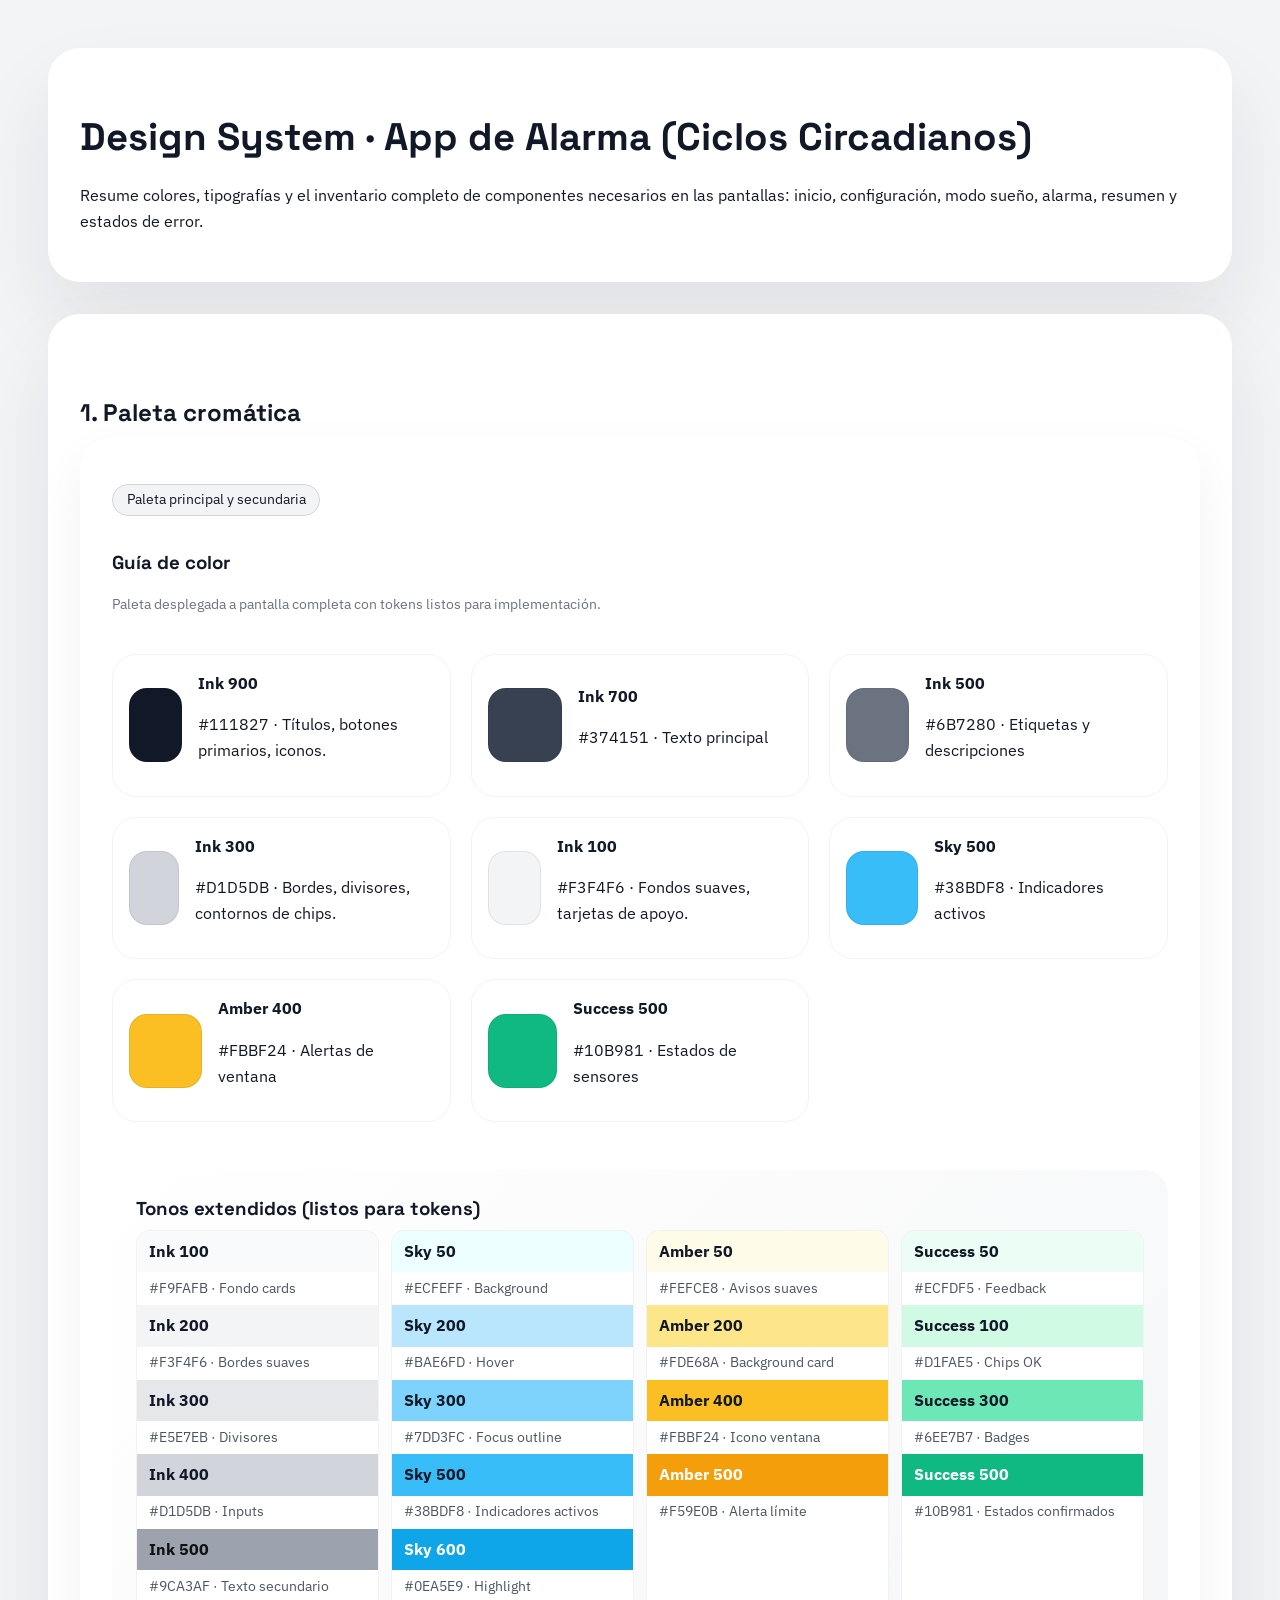
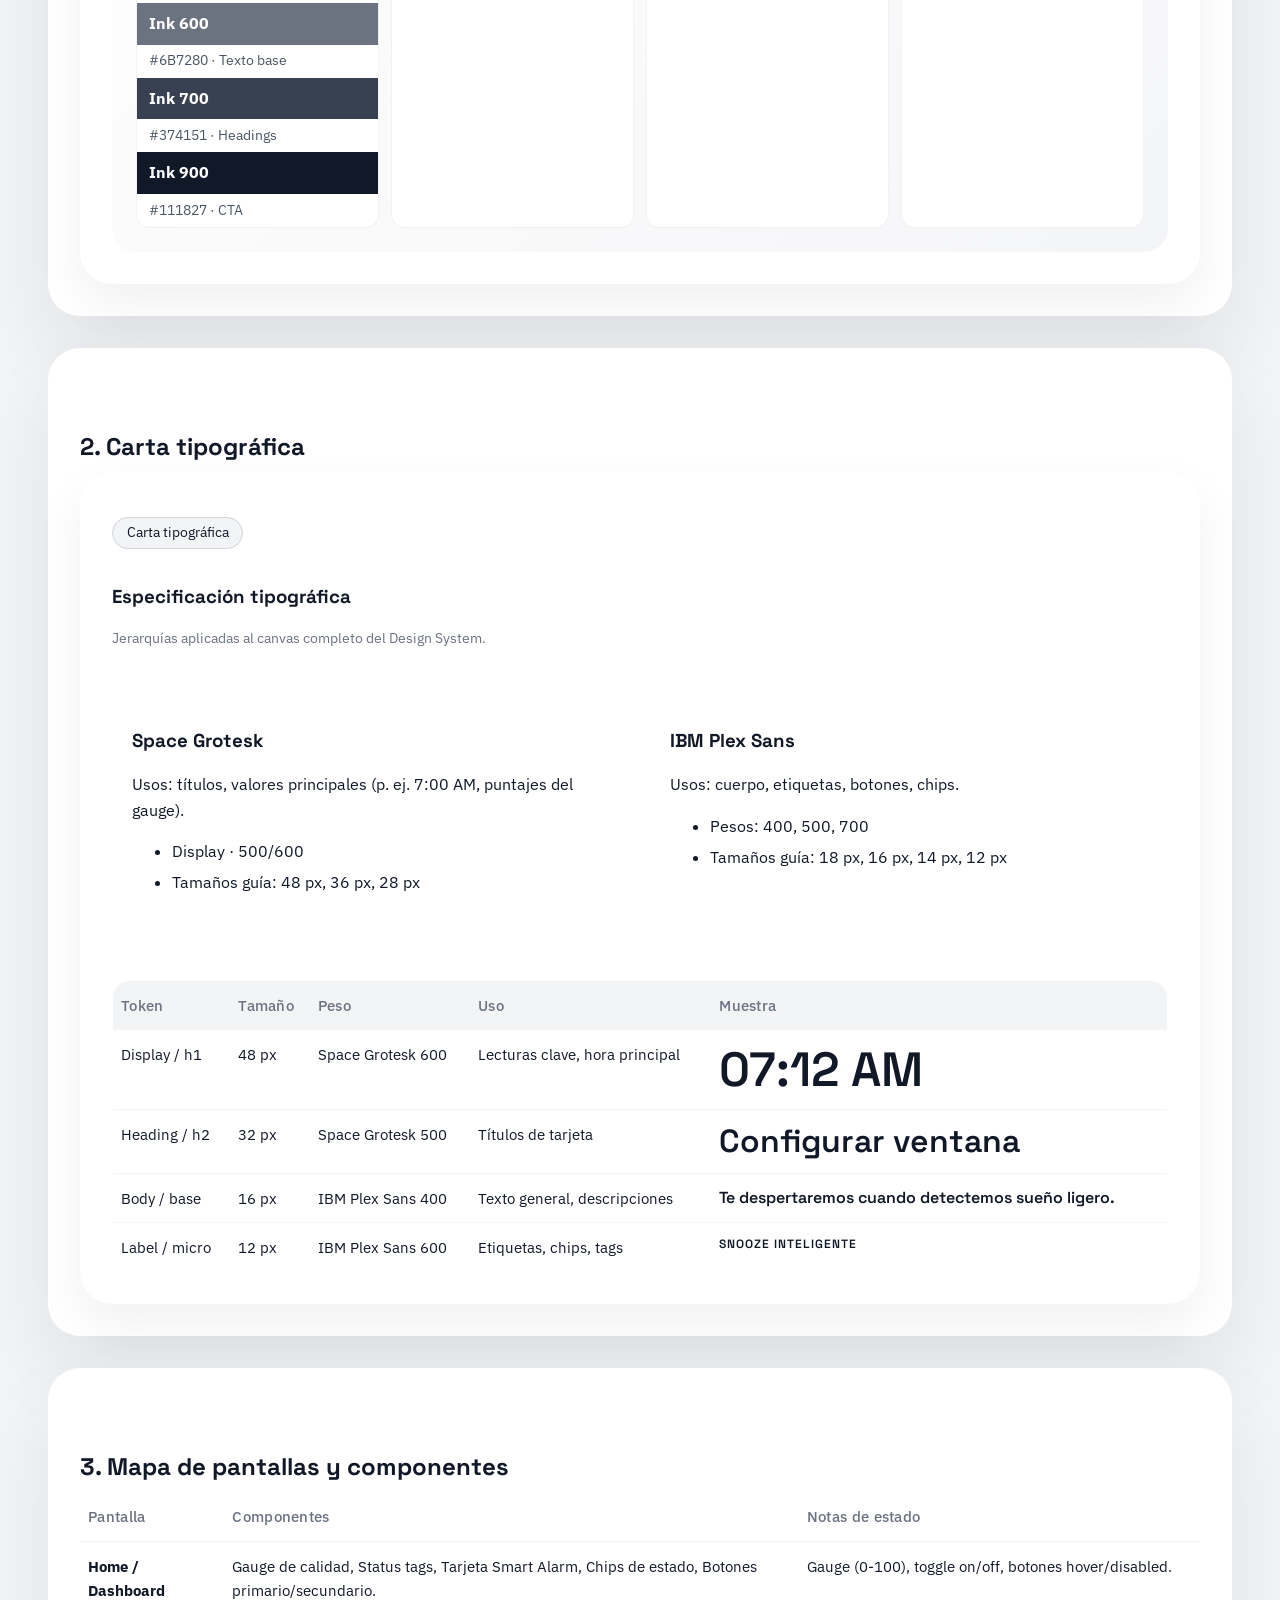
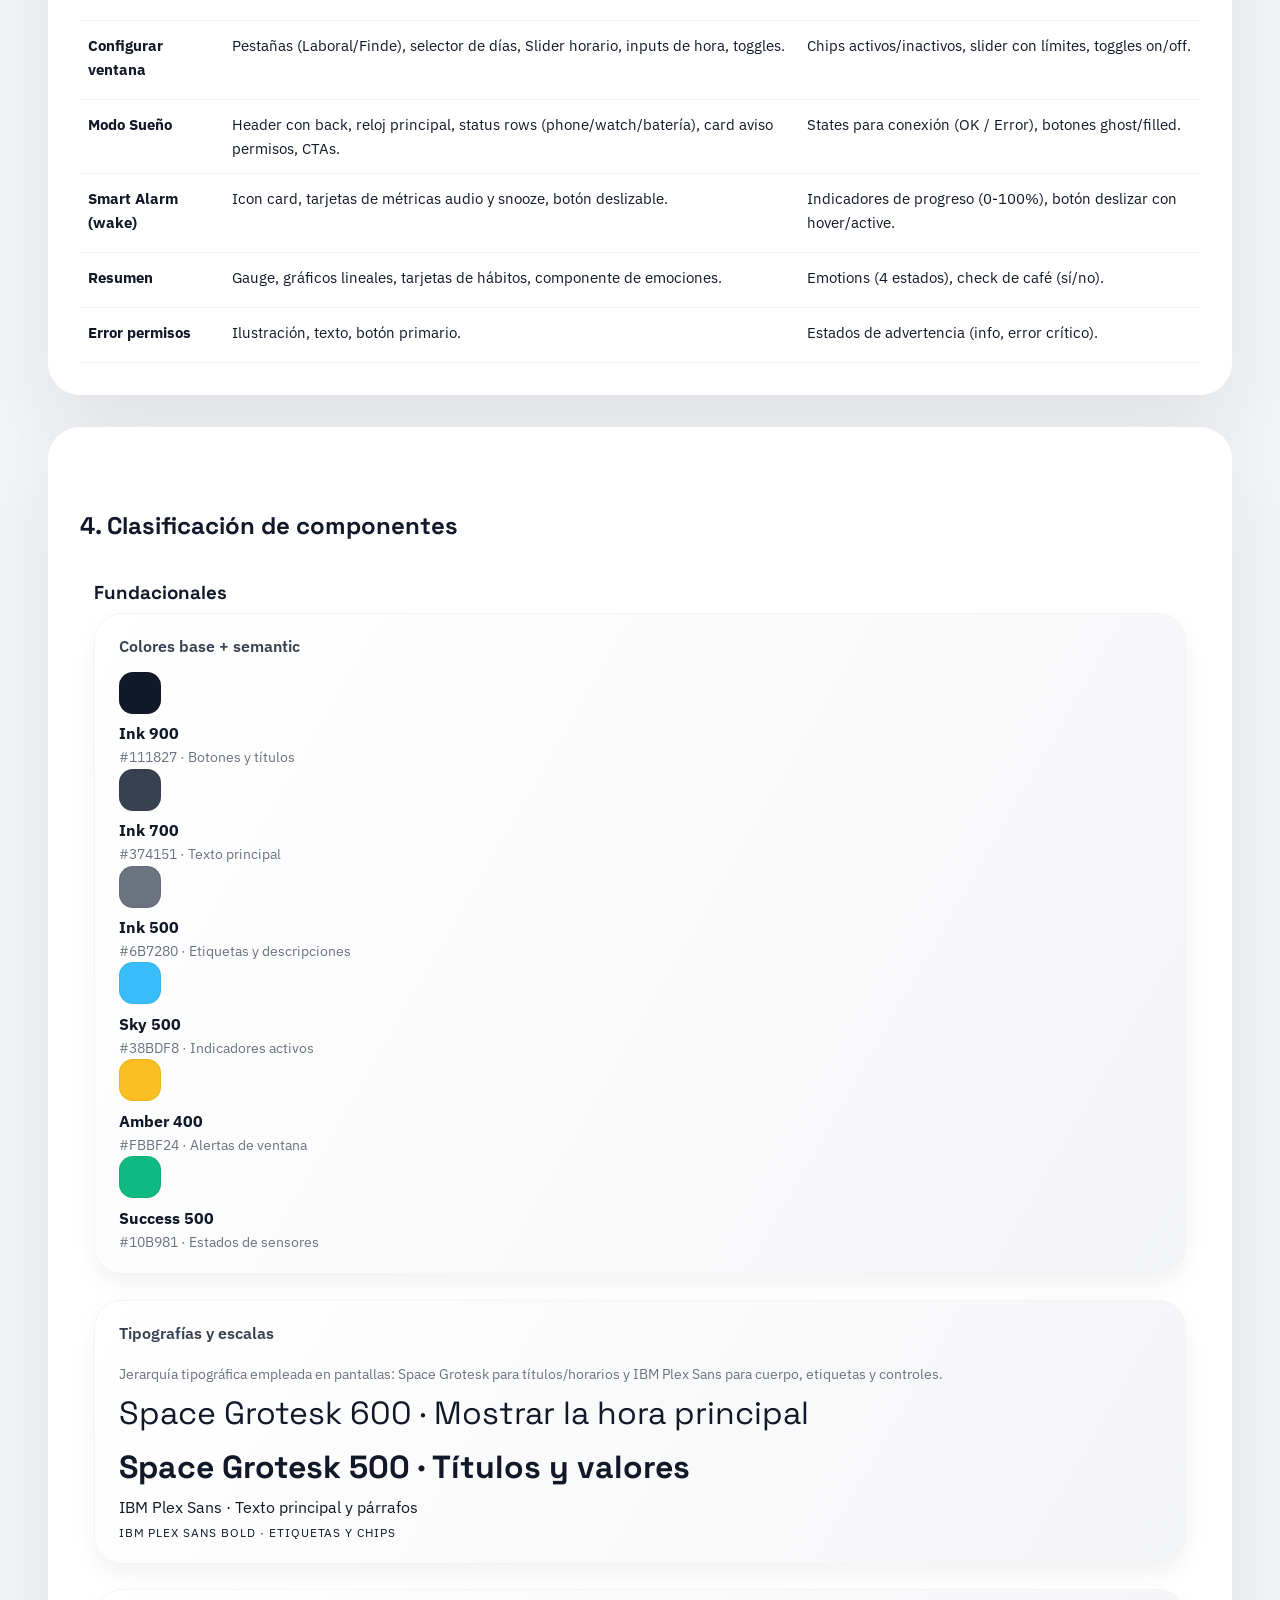
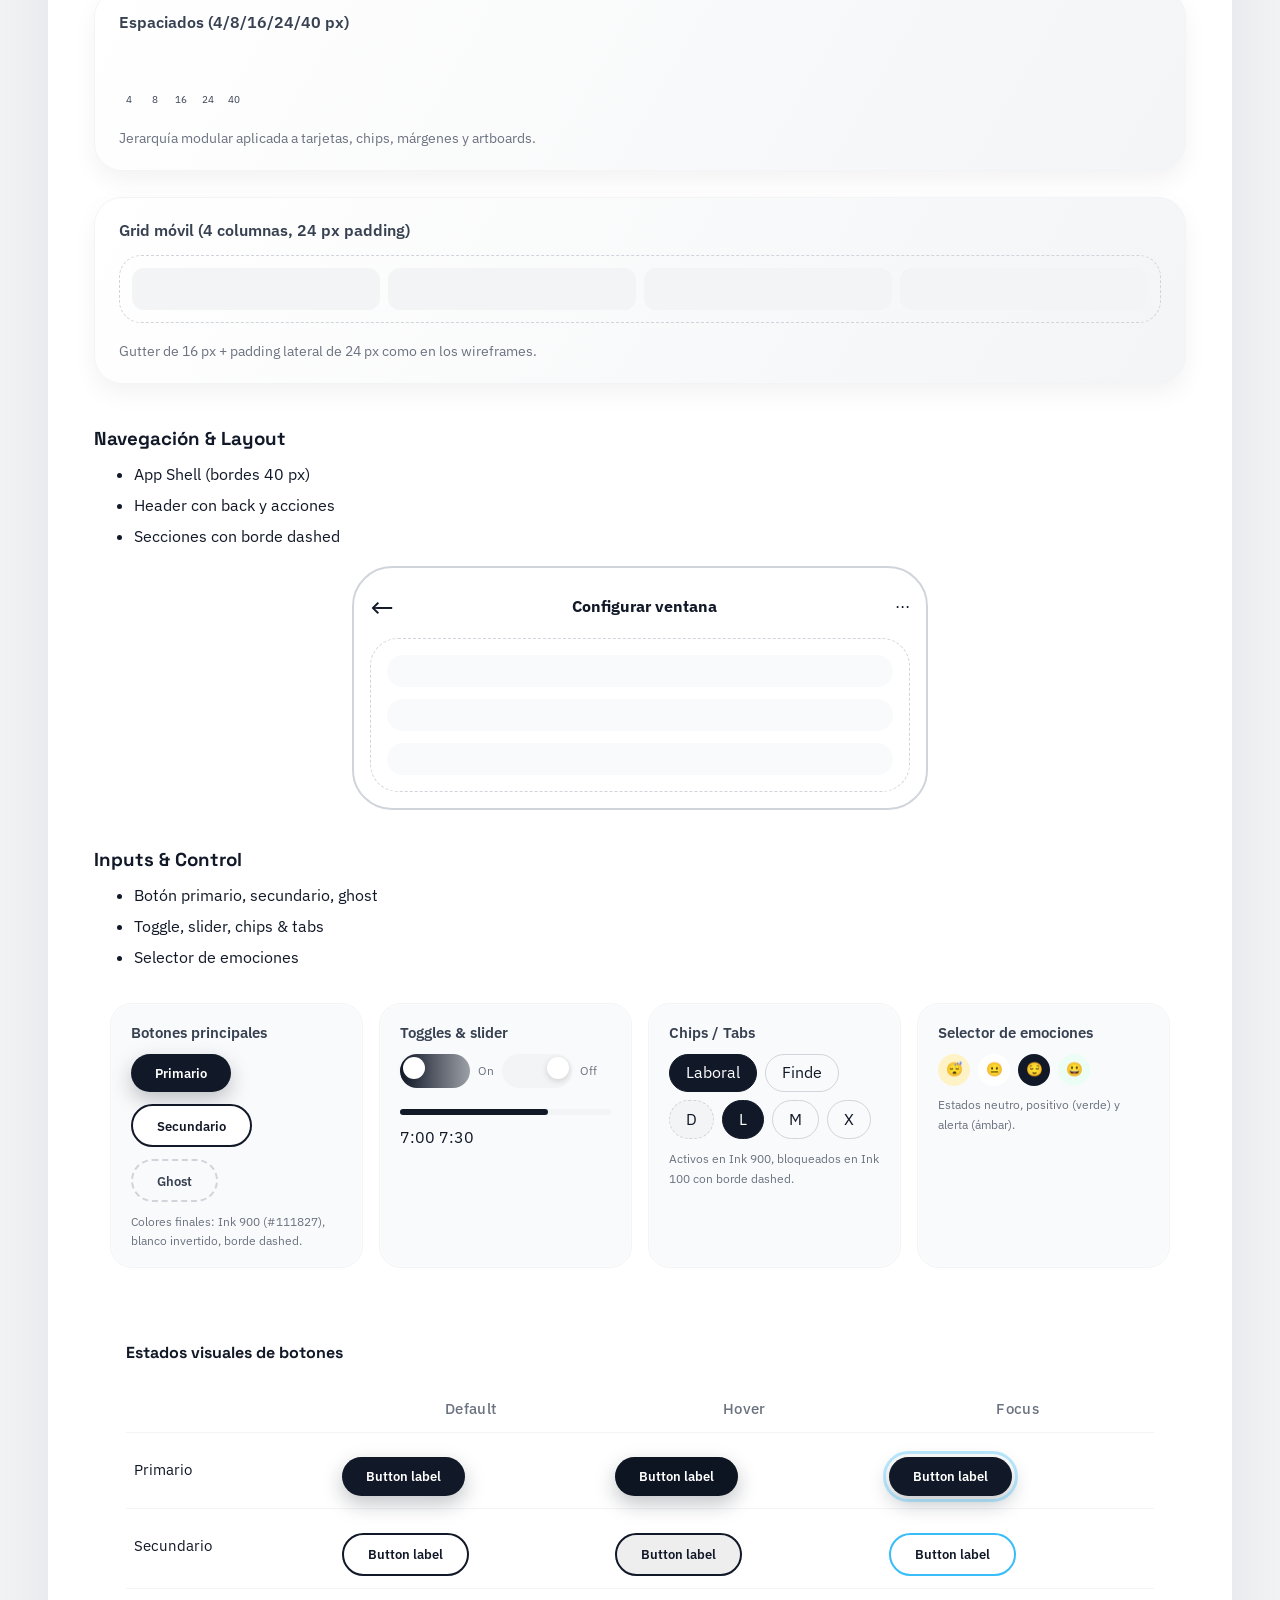
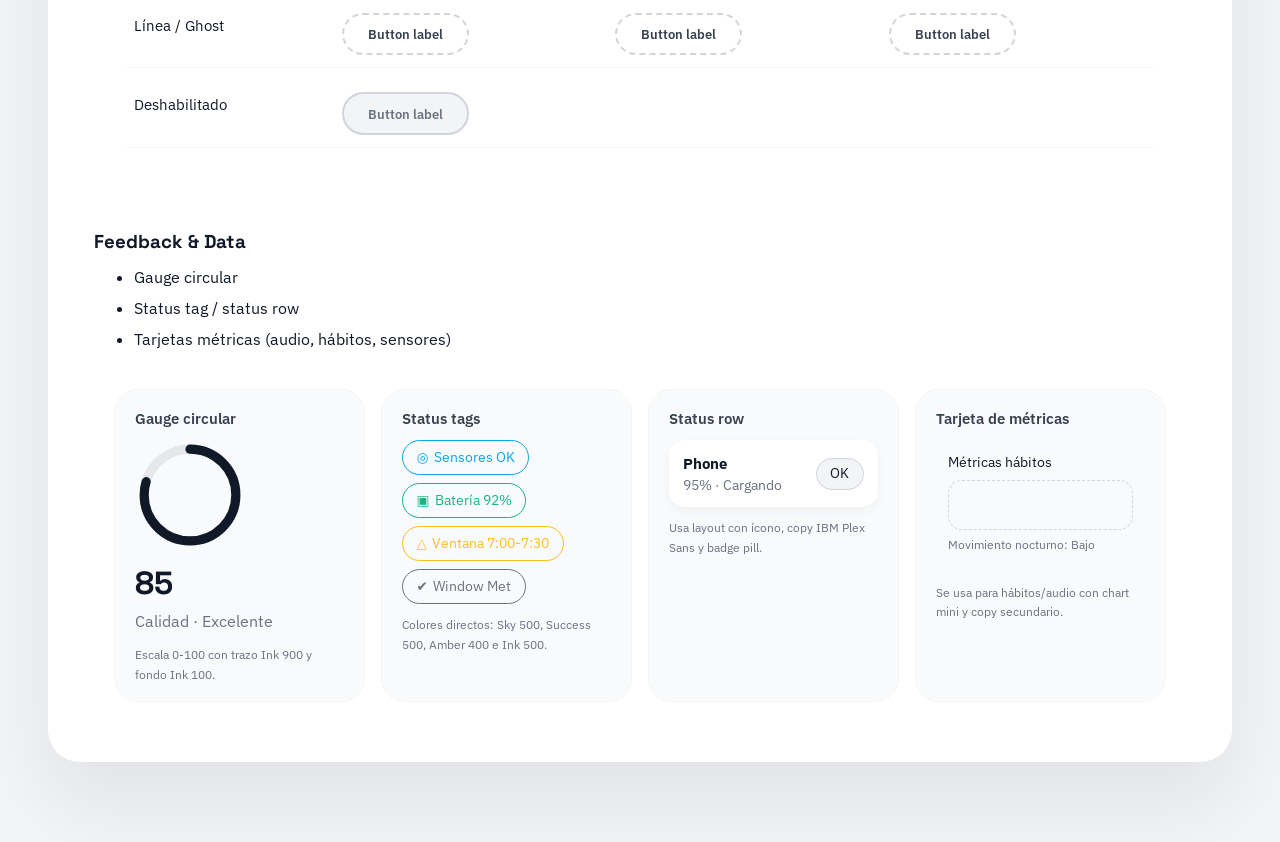
==== design-system.html @ 9f00a94e "se sube el design system" ====
<!DOCTYPE html>
<html lang="es">

<head>
  <meta charset="UTF-8" />
  <meta name="viewport" content="width=device-width, initial-scale=1.0" />
  <title>Design System · App Ciclos Circadianos</title>
  <style>
    :root {
      color-scheme: light;
      --ink-900: #111827;
      --ink-700: #374151;
      --ink-500: #6b7280;
      --ink-300: #d1d5db;
      --ink-100: #f3f4f6;
      --sky-500: #38bdf8;
      --accent-amber: #fbbf24;
      --success: #10b981;
      --alert: #f87171;
      font-family: 'IBM Plex Sans', system-ui, -apple-system, BlinkMacSystemFont, 'Segoe UI', sans-serif;
      background-color: var(--ink-100);
      color: var(--ink-900);
    }

    body {
      margin: 0;
      padding: 3rem;
      line-height: 1.6;
    }

    h1,
    h2,
    h3,
    h4 {
      font-family: 'Space Grotesk', 'IBM Plex Sans', sans-serif;
      margin-bottom: 0.35rem;
    }

    h1 {
      font-size: clamp(2rem, 3vw, 3rem);
    }

    h2 {
      margin-top: 3rem;
    }

    .section {
      padding: 2rem;
      border-radius: 32px;
      background: white;
      margin-bottom: 2rem;
      box-shadow: 0 40px 80px rgba(17, 24, 39, 0.08);
    }

    .frame-preview {
      border: 1px solid var(--ink-200);
      border-radius: 32px;
      padding: 2rem;
      background: white;
      box-shadow: 0 20px 50px rgba(17, 24, 39, 0.06);
    }

    .frame-grid {
      display: grid;
      gap: 1.5rem;
    }

    .grid {
      display: grid;
      gap: 1.25rem;
    }

    .grid.two {
      grid-template-columns: repeat(auto-fit, minmax(320px, 1fr));
    }

    .grid.three {
      grid-template-columns: repeat(auto-fit, minmax(220px, 1fr));
    }

    .pill {
      display: inline-flex;
      align-items: center;
      gap: 0.35rem;
      font-size: 0.85rem;
      border-radius: 999px;
      padding: 0.25rem 0.85rem;
      border: 1px solid var(--ink-300);
      background-color: var(--ink-100);
    }

    table {
      width: 100%;
      border-collapse: collapse;
      font-size: 0.95rem;
    }

    th,
    td {
      padding: 0.75rem 0.5rem;
      border-bottom: 1px solid var(--ink-100);
      text-align: left;
      vertical-align: top;
    }

    th {
      color: var(--ink-500);
      font-weight: 500;
      letter-spacing: 0.02em;
    }

    td strong {
      display: block;
      margin-bottom: 0.35rem;
    }

    .swatch {
      display: flex;
      align-items: center;
      gap: 1rem;
      padding: 1rem;
      border-radius: 24px;
      border: 1px solid var(--ink-100);
    }

    .swatch span:first-child {
      width: 72px;
      height: 72px;
      border-radius: 18px;
      border: 1px solid rgba(17, 24, 39, 0.08);
    }

    .token-grid {
      margin-top: 1.5rem;
      border-radius: 24px;
      border: 1px dashed var(--ink-200);
      padding: 1.5rem;
      background: linear-gradient(135deg, rgba(255, 255, 255, 0.9), rgba(243, 244, 246, 0.9));
    }

    .token-grid h3 {
      margin-top: 0;
    }

    .color-steps {
      display: grid;
      grid-template-columns: repeat(auto-fit, minmax(120px, 1fr));
      gap: 0.75rem;
    }

    .color-step {
      border-radius: 14px;
      border: 1px solid rgba(0, 0, 0, 0.05);
      overflow: hidden;
      background: white;
    }

    .color-step strong {
      display: block;
      padding: 0.5rem 0.75rem;
    }

    .color-step span {
      display: block;
      padding: 0.35rem 0.75rem;
      font-size: 0.85rem;
      color: var(--ink-600, #4b5563);
    }

    .type-table {
      width: 100%;
      border-radius: 18px;
      overflow: hidden;
      border: 1px solid var(--ink-100);
      margin-top: 1.5rem;
    }

    .type-table thead {
      background: var(--ink-100);
    }

    .type-table td.sample {
      font-family: 'Space Grotesk', 'IBM Plex Sans', sans-serif;
      font-weight: 600;
    }

    .button-wall {
      margin-top: 1.5rem;
      border-radius: 32px;
      border: 2px dashed var(--ink-200);
      padding: 2rem;
      background: white;
    }

    .button-wall table {
      width: 100%;
      border-collapse: separate;
      border-spacing: 0 0.75rem;
    }

    .button-wall th {
      text-align: center;
    }

    .btn-swatch {
      border-radius: 999px;
      border: none;
      padding: 0.65rem 1.5rem;
      font-weight: 600;
      font-family: inherit;
    }

    .btn-primary {
      background: var(--ink-900);
      color: white;
      box-shadow: 0 8px 20px rgba(17, 24, 39, 0.25);
    }

    .btn-primary.hover {
      background: #0d1422;
    }

    .btn-primary.focus {
      outline: 3px solid rgba(56, 189, 248, 0.35);
      outline-offset: 3px;
    }

    .btn-secondary {
      background: white;
      border: 2px solid var(--ink-900);
      color: var(--ink-900);
    }

    .btn-secondary.hover {
      background: rgba(17, 24, 39, 0.07);
    }

    .btn-secondary.focus {
      border-color: var(--sky-500);
    }

    .btn-ghost {
      background: transparent;
      border: 2px dashed var(--ink-300);
      color: var(--ink-700);
    }

    .btn-disabled {
      background: var(--ink-100);
      color: var(--ink-500);
      border: 2px solid var(--ink-300);
      cursor: not-allowed;
    }

    .component-showcase {
      margin-top: 2rem;
      display: grid;
      grid-template-columns: repeat(auto-fit, minmax(260px, 1fr));
      gap: 1.5rem;
    }

    .component-card {
      border-radius: 28px;
      border: 1px solid var(--ink-200);
      padding: 1.5rem;
      background: white;
    }

    .classification-block {
      border-radius: 28px;
      border: 1px solid var(--ink-200);

.classification-block h3 {
  margin-top: 0;
}

.fundation-list {
  list-style: none;
  margin: 0;
  padding: 0;
  display: grid;
  gap: 1.25rem;
}

.fundation-item {
  border: 1px solid var(--ink-100);
  border-radius: 28px;
  padding: 1.25rem 1.5rem;
  background: linear-gradient(120deg, rgba(255, 255, 255, 0.95), rgba(243, 244, 246, 0.95));
  box-shadow: 0 10px 25px rgba(17, 24, 39, 0.05);
  display: flex;
  flex-direction: column;
  gap: 0.75rem;
}

.fundation-label {
  margin: 0;
  font-size: 1rem;
  font-weight: 600;
  color: var(--ink-700);
}
      padding: 0.5rem 0.85rem;
      border-radius: 18px;
      border: 1px solid var(--ink-200);
      background: white;
    }

    .color-chip span {
      width: 40px;
      height: 40px;
      border-radius: 14px;
      border: 1px solid rgba(0, 0, 0, 0.05);
      display: inline-block;
    }

    .color-chip p {
      margin: 0;
      font-size: 0.85rem;
      color: var(--ink-500);
    }

    .typography-stack {
      display: flex;
      flex-direction: column;
      gap: 0.15rem;
    }

    .fundation-caption {
      margin: 0.35rem 0 0;
      font-size: 0.85rem;
      color: var(--ink-500);
    }

    .spacing-scale {
      display: flex;
      gap: 0.4rem;
      align-items: flex-end;
    }

    .spacing-scale span {
      width: 20px;
      border-radius: 10px;
      background: var(--ink-200);
      display: inline-flex;
      justify-content: center;
      align-items: flex-end;
      font-size: 0.6rem;
      color: var(--ink-700);
      padding-bottom: 0.2rem;
    }

    .grid-preview {
      border-radius: 22px;
      border: 1px dashed var(--ink-300);
      padding: 0.75rem;
      display: grid;
      grid-template-columns: repeat(4, minmax(0, 1fr));
      gap: 0.5rem;
    }

    .grid-preview span {
      height: 42px;
      border-radius: 12px;
      background: var(--ink-100);
      border: 1px solid var(--ink-200);
    }

    .tag-row {
      display: flex;
      flex-wrap: wrap;
      gap: 0.5rem;
    }

    .tag-pill {
      display: inline-flex;
      align-items: center;
      gap: 0.35rem;
      border-radius: 999px;
      border: 1px solid var(--ink-300);
      padding: 0.35rem 0.85rem;
      font-size: 0.85rem;
    }

    .tag-pill span {
      font-weight: 600;
    }

    .feedback-visual {
      margin-top: 1rem;
      border-radius: 20px;
      border: 1px solid var(--ink-200);
      padding: 1.25rem;
      display: grid;
      gap: 1.25rem;
      background: rgba(255, 255, 255, 0.92);
    }

    .feedback-grid {
      display: grid;
      grid-template-columns: repeat(auto-fit, minmax(240px, 1fr));
      gap: 1rem;
    }

    .feedback-card {
      border-radius: 24px;
      border: 1px solid var(--ink-100);
      padding: 1rem 1.25rem;
      background: var(--ink-50, #f9fafb);
      box-shadow: inset 0 0 0 1px rgba(255, 255, 255, 0.5);
      display: flex;
      flex-direction: column;
      gap: 0.65rem;
    }

    .feedback-label {
      margin: 0;
      font-size: 0.95rem;
      font-weight: 600;
      color: var(--ink-700);
    }

    .feedback-note {
      margin: 0;
      font-size: 0.78rem;
      color: var(--ink-500);
    }

    .heading-sample {
      margin-top: 0.75rem;
      border-radius: 22px;
      border: 1px solid var(--ink-200);
      padding: 1rem 1.25rem;
      font-family: 'Space Grotesk', sans-serif;
      font-size: 48px;
      font-weight: 600;
      letter-spacing: -0.01em;
    }

    .feedback-gauge svg {
      width: 110px;
      height: 110px;
    }

    .feedback-gauge strong {
      font-size: 2rem;
      font-family: 'Space Grotesk', sans-serif;
    }

    .status-row-mini {
      display: flex;
      align-items: center;
      justify-content: space-between;
      border-radius: 16px;
      border: 1px solid var(--ink-200);
      padding: 0.65rem 0.9rem;
      background: white;
      box-shadow: 0 4px 12px rgba(15, 23, 42, 0.04);
    }

    .status-row-mini p {
      margin: 0;
      font-size: 0.85rem;
      color: var(--ink-500);
    }

    .status-row-mini strong {
      display: block;
      font-size: 0.95rem;
      color: var(--ink-900);
    }

    .metric-card-mini {
      border-radius: 18px;
      border: 1px solid var(--ink-200);
      padding: 0.75rem;
    }

    .metric-card-mini p {
      margin: 0 0 0.35rem 0;
      font-size: 0.85rem;
    }

    .metric-chart {
      height: 48px;
      border-radius: 14px;
      border: 1px dashed var(--ink-300);
      display: flex;
      align-items: center;
      gap: 3px;
      padding: 0 0.4rem;
      margin-bottom: 0.35rem;
    }

    .metric-chart span {
      flex: 1;
      height: 60%;
      border-radius: 999px;
      background: var(--ink-200);
    }

    .metric-chart span:nth-child(odd) {
      background: var(--ink-400);
    }

    .layout-shell {
      border-radius: 40px;
      border: 2px solid var(--ink-300);
      padding: 1.5rem;
      background: white;
    }

    .layout-shell.mini {
      margin-top: 1rem;
      padding: 1rem;
      max-width: 540px;
      margin-left: auto;
      margin-right: auto;
    }

    .layout-shell.mini .layout-header {
      font-size: 1rem;
      margin-bottom: 0.5rem;
    }

    .layout-header {
      display: flex;
      align-items: center;
      justify-content: space-between;
      font-size: 1.1rem;
      margin-bottom: 1rem;
    }

    .layout-header span:first-child {
      font-size: 1.8rem;
    }

    .layout-body {
      border-radius: 28px;
      border: 1.5px dashed var(--ink-300);
      padding: 1rem;
    }

    .layout-body .row {
      height: 48px;
      border-radius: 18px;
      border: 1px solid var(--ink-200);
      margin-bottom: 0.75rem;
      background: var(--ink-50, #f9fafb);
    }

    .layout-shell.mini .layout-body .row {
      height: 32px;
    }

    .layout-body .row:last-child {
      margin-bottom: 0;
    }

    .mock-toggle {
      width: 64px;
      height: 28px;
      border-radius: 999px;
      border: 1px solid var(--ink-200);
      padding: 3px;
      background: linear-gradient(90deg, var(--ink-900), rgba(17, 24, 39, 0.4));
      display: flex;
      justify-content: flex-start;
    }

    .mock-toggle.off {
      background: var(--ink-100);
      border-color: var(--ink-300);
      justify-content: flex-end;
    }

    .mock-toggle span {
      width: 22px;
      height: 22px;
      border-radius: 999px;
      background: white;
      box-shadow: 0 2px 6px rgba(0, 0, 0, 0.15);
    }

    .chip-set {
      display: flex;
      flex-wrap: wrap;
      gap: 0.5rem;
    }

    .chip-set span {
      padding: 0.35rem 1rem;
      border-radius: 999px;
      border: 1px solid var(--ink-300);
    }

    .chip-set span.active {
      background: var(--ink-900);
      color: white;
      border-color: var(--ink-900);
    }

    .chip-set span.blocked {
      background: var(--ink-100);
      color: var(--ink-400);
      border-style: dashed;
    }

    .slider-sample {
      width: 100%;
      height: 6px;
      border-radius: 999px;
      background: var(--ink-100);
      position: relative;
      margin-top: 0.75rem;
    }

    .slider-sample::after {
      content: '';
      position: absolute;
      inset: 0;
      width: 70%;
      background: var(--ink-900);
      border-radius: inherit;
    }

    .inputs-visual {
      margin-top: 1rem;
      border-radius: 20px;
      border: 1px solid var(--ink-200);
      padding: 1rem;
      background: rgba(255, 255, 255, 0.9);
    }

    .inputs-grid {
      display: grid;
      grid-template-columns: repeat(auto-fit, minmax(240px, 1fr));
      gap: 1rem;
    }

    .input-card {
      border-radius: 22px;
      border: 1px solid var(--ink-100);
      padding: 1rem 1.25rem;
      background: var(--ink-50, #f9fafb);
      box-shadow: inset 0 0 0 1px rgba(255, 255, 255, 0.4);
      display: flex;
      flex-direction: column;
      gap: 0.6rem;
    }

    .input-label {
      margin: 0;
      font-size: 0.95rem;
      font-weight: 600;
      color: var(--ink-700);
    }

    .input-note {
      margin: 0;
      font-size: 0.78rem;
      color: var(--ink-500);
    }

    .toggle-stack {
      display: flex;
      align-items: center;
      gap: 0.5rem;
    }

    .toggle-stack small {
      font-size: 0.75rem;
      color: var(--ink-500);
    }

    .button-row,
    .control-row {
      display: flex;
      flex-wrap: wrap;
      gap: 0.75rem;
      align-items: center;
    }

    .button-row {
      justify-content: flex-start;
    }

    .emotion-row {
      display: flex;
      gap: 0.5rem;
    }

    .emotion-row span {
      width: 32px;
      height: 32px;
      border-radius: 999px;
      border: 1px solid var(--ink-200);
      background: white;
      display: inline-flex;
      align-items: center;
      justify-content: center;
      font-size: 0.85rem;
      font-family: 'IBM Plex Sans', sans-serif;
      color: var(--ink-500);
    }

    .emotion-row span.active {
      background: var(--ink-900);
      color: white;
      border-color: var(--ink-900);
    }

    .emotion-row span.positive {
      background: #ecfdf5;
      color: var(--success);
    }

    .emotion-row span.negative {
      background: #fef3c7;
      color: var(--accent-amber);
    }

    .note {
      font-size: 0.9rem;
      color: var(--ink-500);
      max-width: 680px;
    }

    ul {
      margin-top: 0.5rem;
    }

    li {
      margin-bottom: 0.35rem;
    }

    .card {
      padding: 1.25rem;
      border-radius: 20px;
      border: 1px solid var(--ink-200);
      background: rgba(255, 255, 255, 0.9);
    }

    .states {
      display: flex;
      flex-wrap: wrap;
      gap: 0.5rem;
    }

    .states span {
      border-radius: 12px;
      padding: 0.2rem 0.75rem;
      background-color: var(--ink-100);
      border: 1px dashed var(--ink-300);
      font-size: 0.85rem;
    }

    .highlight {
      color: var(--sky-500);
      font-weight: 600;
    }
  </style>
  <link rel="preconnect" href="https://fonts.googleapis.com" />
  <link rel="preconnect" href="https://fonts.gstatic.com" crossorigin />
  <link
    href="https://fonts.googleapis.com/css2?family=IBM+Plex+Sans:wght@400;500;600;700&family=Space+Grotesk:wght@500;600&display=swap"
    rel="stylesheet" />
</head>

<body>
  <header class="section">
    <!-- <p class="pill"><span>🔧</span> Artefacto de diseño</p> -->
    <h1>Design System · App de Alarma (Ciclos Circadianos)</h1>
    <p>
      Resume colores, tipografías y el inventario completo
      de componentes necesarios en las
      pantallas: inicio, configuración, modo sueño, alarma, resumen y estados de error.
    </p>
  </header>

  <section class="section">
    <h2>1. Paleta cromática</h2>
    <div class="frame-preview">
      <div class="frame-grid">
        <header>
          <p class="pill">Paleta principal y secundaria</p>
          <h3>Guía de color</h3>
          <p class="note">Paleta desplegada a pantalla completa con tokens listos para implementación.</p>
        </header>
        <div class="grid two">
          <div class="swatch">
            <span style="background:#111827"></span>
            <div>
                <strong>Ink 900</strong>
                <p>#111827 · Títulos, botones primarios, iconos.</p>
              </div>
            </div>
            <div class="swatch">
              <span style="background:#374151"></span>
              <div>
                <strong>Ink 700</strong>
                <p>#374151 · Texto principal</p>
              </div>
            </div>
            <div class="swatch">
              <span style="background:#6B7280"></span>
              <div>
                <strong>Ink 500</strong>
                <p>#6B7280 · Etiquetas y descripciones</p>
              </div>
            </div>
            <div class="swatch">
              <span style="background:#D1D5DB"></span>
              <div>
                <strong>Ink 300</strong>
                <p>#D1D5DB · Bordes, divisores, contornos de chips.</p>
              </div>
            </div>
            <div class="swatch">
              <span style="background:#F3F4F6"></span>
              <div>
                <strong>Ink 100</strong>
                <p>#F3F4F6 · Fondos suaves, tarjetas de apoyo.</p>
              </div>
            </div>
            <div class="swatch">
              <span style="background:#38BDF8"></span>
              <div>
                <strong>Sky 500</strong>
                <p>#38BDF8 · Indicadores activos</p>
              </div>
            </div>
            <div class="swatch">
              <span style="background:#FBBF24"></span>
              <div>
                <strong>Amber 400</strong>
                <p>#FBBF24 · Alertas de ventana</p>
              </div>
            </div>
            <div class="swatch">
              <span style="background:#10B981"></span>
              <div>
                <strong>Success 500</strong>
                <p>#10B981 · Estados de sensores</p>
              </div>
            </div>
          </div>
          <div class="token-grid">
            <h3>Tonos extendidos (listos para tokens)</h3>
            <div class="color-steps">
              <div class="color-step">
                <strong style="background:#f9fafb">Ink 100</strong>
                <span>#F9FAFB · Fondo cards</span>
                <strong style="background:#f3f4f6">Ink 200</strong>
                <span>#F3F4F6 · Bordes suaves</span>
                <strong style="background:#e5e7eb">Ink 300</strong>
                <span>#E5E7EB · Divisores</span>
                <strong style="background:#d1d5db">Ink 400</strong>
                <span>#D1D5DB · Inputs</span>
                <strong style="background:#9ca3af;color:#111">Ink 500</strong>
                <span>#9CA3AF · Texto secundario</span>
                <strong style="background:#6b7280;color:#fff">Ink 600</strong>
                <span>#6B7280 · Texto base</span>
                <strong style="background:#374151;color:#fff">Ink 700</strong>
                <span>#374151 · Headings</span>
                <strong style="background:#111827;color:#fff">Ink 900</strong>
                <span>#111827 · CTA</span>
              </div>
              <div class="color-step">
                <strong style="background:#ecfeff">Sky 50</strong>
                <span>#ECFEFF · Background</span>
                <strong style="background:#bae6fd">Sky 200</strong>
                <span>#BAE6FD · Hover</span>
                <strong style="background:#7dd3fc">Sky 300</strong>
                <span>#7DD3FC · Focus outline</span>
                <strong style="background:#38bdf8">Sky 500</strong>
                <span>#38BDF8 · Indicadores activos</span>
                <strong style="background:#0ea5e9;color:#fff">Sky 600</strong>
                <span>#0EA5E9 · Highlight</span>
              </div>
              <div class="color-step">
                <strong style="background:#fefce8">Amber 50</strong>
                <span>#FEFCE8 · Avisos suaves</span>
                <strong style="background:#fde68a">Amber 200</strong>
                <span>#FDE68A · Background card</span>
                <strong style="background:#fbbf24">Amber 400</strong>
                <span>#FBBF24 · Icono ventana</span>
                <strong style="background:#f59e0b;color:#fff">Amber 500</strong>
                <span>#F59E0B · Alerta límite</span>
              </div>
              <div class="color-step">
                <strong style="background:#ecfdf5">Success 50</strong>
                <span>#ECFDF5 · Feedback</span>
                <strong style="background:#d1fae5">Success 100</strong>
                <span>#D1FAE5 · Chips OK</span>
                <strong style="background:#6ee7b7">Success 300</strong>
                <span>#6EE7B7 · Badges</span>
                <strong style="background:#10b981;color:#fff">Success 500</strong>
                <span>#10B981 · Estados confirmados</span>
              </div>
            </div>
          </div>
        </div>
      </div>
    </div>
  </section>

  <section class="section">
    <h2>2. Carta tipográfica</h2>
    <div class="frame-preview">
      <div class="frame-grid">
        <header>
          <p class="pill">Carta tipográfica</p>
          <h3>Especificación tipográfica</h3>
          <p class="note">Jerarquías aplicadas al canvas completo del Design System.</p>
        </header>
        <div class="grid two">
          <div class="card">
            <h3>Space Grotesk</h3>
            <p>Usos: títulos, valores principales (p. ej. 7:00 AM, puntajes del gauge).</p>
            <ul>
              <li>Display · 500/600</li>
              <li>Tamaños guía: 48 px, 36 px, 28 px</li>
            </ul>
          </div>
          <div class="card">
            <h3>IBM Plex Sans</h3>
            <p>Usos: cuerpo, etiquetas, botones, chips.</p>
            <ul>
              <li>Pesos: 400, 500, 700</li>
              <li>Tamaños guía: 18 px, 16 px, 14 px, 12 px</li>
            </ul>
          </div>
        </div>
        <table class="type-table">
          <thead>
            <tr>
              <th>Token</th>
              <th>Tamaño</th>
              <th>Peso</th>
              <th>Uso</th>
              <th>Muestra</th>
            </tr>
          </thead>
          <tbody>
            <tr>
              <td>Display / h1</td>
              <td>48 px</td>
              <td>Space Grotesk 600</td>
              <td>Lecturas clave, hora principal</td>
              <td class="sample" style="font-size:48px; line-height:1.15">07:12 AM</td>
            </tr>
            <tr>
              <td>Heading / h2</td>
              <td>32 px</td>
              <td>Space Grotesk 500</td>
              <td>Títulos de tarjeta</td>
              <td class="sample" style="font-size:32px; line-height:1.2">Configurar ventana</td>
            </tr>
            <tr>
              <td>Body / base</td>
              <td>16 px</td>
              <td>IBM Plex Sans 400</td>
              <td>Texto general, descripciones</td>
              <td class="sample" style="font-size:16px; line-height:1.5">Te despertaremos cuando detectemos sueño
                ligero.</td>
            </tr>
            <tr>
              <td>Label / micro</td>
              <td>12 px</td>
              <td>IBM Plex Sans 600</td>
              <td>Etiquetas, chips, tags</td>
              <td class="sample" style="font-size:12px; letter-spacing:0.08em; text-transform:uppercase">Snooze
                inteligente</td>
            </tr>
          </tbody>
        </table>
      </div>
    </div>
  </section>

  <section class="section">
    <h2>3. Mapa de pantallas y componentes</h2>
    <table>
      <thead>
        <tr>
          <th>Pantalla</th>
          <th>Componentes</th>
          <th>Notas de estado</th>
        </tr>
      </thead>
      <tbody>
        <tr>
          <td><strong>Home / Dashboard</strong></td>
          <td>Gauge de calidad, Status tags, Tarjeta Smart Alarm, Chips de estado, Botones primario/secundario.</td>
          <td>Gauge (0-100), toggle on/off, botones hover/disabled.</td>
        </tr>
        <tr>
          <td><strong>Configurar ventana</strong></td>
          <td>Pestañas (Laboral/Finde), selector de días, Slider horario, inputs de hora, toggles.</td>
          <td>Chips activos/inactivos, slider con límites, toggles on/off.</td>
        </tr>
        <tr>
          <td><strong>Modo Sueño</strong></td>
          <td>Header con back, reloj principal, status rows (phone/watch/batería), card aviso permisos, CTAs.</td>
          <td>States para conexión (OK / Error), botones ghost/filled.</td>
        </tr>
        <tr>
          <td><strong>Smart Alarm (wake)</strong></td>
          <td>Icon card, tarjetas de métricas audio y snooze, botón deslizable.</td>
          <td>Indicadores de progreso (0-100%), botón deslizar con hover/active.</td>
        </tr>
        <tr>
          <td><strong>Resumen</strong></td>
          <td>Gauge, gráficos lineales, tarjetas de hábitos, componente de emociones.</td>
          <td>Emotions (4 estados), check de café (sí/no).</td>
        </tr>
        <tr>
          <td><strong>Error permisos</strong></td>
          <td>Ilustración, texto, botón primario.</td>
          <td>Estados de advertencia (info, error crítico).</td>
        </tr>
      </tbody>
    </table>
  </section>

  <section class="section">
    <h2>4. Clasificación de componentes</h2>
    <div class="classification-block">
      <h3>Fundacionales</h3>
      <ul class="fundation-list">
        <li class="fundation-item">
          <p class="fundation-label">Colores base + semantic</p>
          <div class="color-line" aria-label="Colores base">
            <div class="color-chip">
              <span style="background:#111827"></span>
              <div>
                <strong>Ink 900</strong>
                <p>#111827 · Botones y títulos</p>
              </div>
            </div>
            <div class="color-chip">
              <span style="background:#374151"></span>
              <div>
                <strong>Ink 700</strong>
                <p>#374151 · Texto principal</p>
              </div>
            </div>
            <div class="color-chip">
              <span style="background:#6B7280"></span>
              <div>
                <strong>Ink 500</strong>
                <p>#6B7280 · Etiquetas y descripciones</p>
              </div>
            </div>
            <div class="color-chip">
              <span style="background:#38BDF8"></span>
              <div>
                <strong>Sky 500</strong>
                <p>#38BDF8 · Indicadores activos</p>
              </div>
            </div>
            <div class="color-chip">
              <span style="background:#FBBF24"></span>
              <div>
                <strong>Amber 400</strong>
                <p>#FBBF24 · Alertas de ventana</p>
              </div>
            </div>
            <div class="color-chip">
              <span style="background:#10B981"></span>
              <div>
                <strong>Success 500</strong>
                <p>#10B981 · Estados de sensores</p>
              </div>
            </div>
          </div>
        </li>
        <li class="fundation-item">
          <p class="fundation-label">Tipografías y escalas</p>
          <div class="typography-stack">
            <p class="fundation-caption">Jerarquía tipográfica empleada en pantallas: Space Grotesk para títulos/horarios
              y IBM Plex Sans para cuerpo, etiquetas y controles.</p>
            <span style="font-size:32px; font-family:'Space Grotesk', sans-serif">Space Grotesk 600 · Mostrar la hora principal</span>
            <strong style="font-size:32px; font-family:'Space Grotesk', sans-serif">Space Grotesk 500 · Títulos y valores</strong>
            <span style="font-size:16px">IBM Plex Sans · Texto principal y párrafos</span>
            <span style="font-size:12px; text-transform:uppercase; letter-spacing:0.08em">IBM Plex Sans Bold · Etiquetas y chips</span>
          </div>
        </li>
        <li class="fundation-item">
          <p class="fundation-label">Espaciados (4/8/16/24/40 px)</p>
          <div class="spacing-scale" aria-label="Escala de espaciados">
            <span style="height:12px">4</span>
            <span style="height:20px">8</span>
            <span style="height:32px">16</span>
            <span style="height:44px">24</span>
            <span style="height:60px">40</span>
          </div>
          <p class="fundation-caption">Jerarquía modular aplicada a tarjetas, chips, márgenes y artboards.</p>
        </li>
        <li class="fundation-item">
          <p class="fundation-label">Grid móvil (4 columnas, 24 px padding)</p>
          <div class="grid-preview" aria-label="Grid móvil 4 columnas">
            <span></span><span></span><span></span><span></span>
          </div>
          <p class="fundation-caption">Gutter de 16 px + padding lateral de 24 px como en los wireframes.</p>
        </li>
      </ul>
    </div>

    <div class="classification-block">
      <h3>Navegación & Layout</h3>
      <ul>
        <li>App Shell (bordes 40 px)</li>
        <li>Header con back y acciones</li>
        <li>Secciones con borde dashed</li>
      </ul>
      <div class="layout-shell mini" aria-label="App Shell">
        <div class="layout-header">
          <span>←</span>
          <strong>Configurar ventana</strong>
          <span>···</span>
        </div>
        <div class="layout-body">
          <div class="row"></div>
          <div class="row"></div>
          <div class="row"></div>
        </div>
      </div>
    </div>

    <div class="classification-block">
      <h3>Inputs & Control</h3>
      <ul>
        <li>Botón primario, secundario, ghost</li>
        <li>Toggle, slider, chips & tabs</li>
        <li>Selector de emociones</li>
      </ul>
      <div class="inputs-visual">
        <div class="inputs-grid">
          <div class="input-card">
            <p class="input-label">Botones principales</p>
            <div class="button-row">
              <button class="btn-swatch btn-primary">Primario</button>
              <button class="btn-swatch btn-secondary">Secundario</button>
              <button class="btn-swatch btn-ghost">Ghost</button>
            </div>
            <p class="input-note">Colores finales: Ink 900 (#111827), blanco invertido, borde dashed.</p>
          </div>
          <div class="input-card">
            <p class="input-label">Toggles & slider</p>
            <div class="toggle-stack">
              <div class="mock-toggle"><span></span></div>
              <small>On</small>
              <div class="mock-toggle off"><span></span></div>
              <small>Off</small>
            </div>
            <div class="slider-sample"></div>
            <div class="slider-labels">
              <span>7:00</span>
              <span>7:30</span>
            </div>
          </div>
          <div class="input-card">
            <p class="input-label">Chips / Tabs</p>
            <div class="chip-set">
              <span class="active">Laboral</span>
              <span class="neutral">Finde</span>
              <span class="blocked">D</span>
              <span class="active">L</span>
              <span>M</span>
              <span>X</span>
            </div>
            <p class="input-note">Activos en Ink 900, bloqueados en Ink 100 con borde dashed.</p>
          </div>
          <div class="input-card">
            <p class="input-label">Selector de emociones</p>
            <div class="emotion-row">
              <span class="negative">😴</span>
              <span>😐</span>
              <span class="active">😌</span>
              <span class="positive">😀</span>
            </div>
            <p class="input-note">Estados neutro, positivo (verde) y alerta (ámbar).</p>
          </div>
        </div>
      </div>
      <div class="button-wall" style="margin-top:1.5rem">
        <h4 style="margin-top:0">Estados visuales de botones</h4>
        <table>
          <thead>
            <tr>
              <th></th>
              <th>Default</th>
              <th>Hover</th>
              <th>Focus</th>
            </tr>
          </thead>
          <tbody>
            <tr>
              <td>Primario</td>
              <td><button class="btn-swatch btn-primary">Button label</button></td>
              <td><button class="btn-swatch btn-primary hover">Button label</button></td>
              <td><button class="btn-swatch btn-primary focus">Button label</button></td>
            </tr>
            <tr>
              <td>Secundario</td>
              <td><button class="btn-swatch btn-secondary">Button label</button></td>
              <td><button class="btn-swatch btn-secondary hover">Button label</button></td>
              <td><button class="btn-swatch btn-secondary focus">Button label</button></td>
            </tr>
            <tr>
              <td>Línea / Ghost</td>
              <td><button class="btn-swatch btn-ghost">Button label</button></td>
              <td><button class="btn-swatch btn-ghost hover">Button label</button></td>
              <td><button class="btn-swatch btn-ghost focus">Button label</button></td>
            </tr>
            <tr>
              <td>Deshabilitado</td>
              <td colspan="3"><button class="btn-swatch btn-disabled">Button label</button></td>
            </tr>
          </tbody>
        </table>
      </div>
    </div>

    <div class="classification-block">
      <h3>Feedback & Data</h3>
      <ul>
        <li>Gauge circular</li>
        <li>Status tag / status row</li>
        <li>Tarjetas métricas (audio, hábitos, sensores)</li>
      </ul>
      <div class="feedback-visual">
        <div class="feedback-grid">
          <div class="feedback-card">
            <p class="feedback-label">Gauge circular</p>
            <div class="feedback-gauge">
              <svg viewBox="0 0 120 120">
                <circle cx="60" cy="60" r="50" fill="none" stroke="#E5E7EB" stroke-width="10" />
                <circle cx="60" cy="60" r="50" fill="none" stroke="#111827" stroke-width="10" stroke-dasharray="250 999"
                  stroke-linecap="round" transform="rotate(-90 60 60)" />
              </svg>
              <div>
                <strong>85</strong>
                <p style="margin:0;color:var(--ink-500)">Calidad · Excelente</p>
              </div>
            </div>
            <p class="feedback-note">Escala 0-100 con trazo Ink 900 y fondo Ink 100.</p>
          </div>
          <div class="feedback-card">
            <p class="feedback-label">Status tags</p>
            <div class="tag-row">
              <span class="tag-pill" style="border-color:#0ea5e9;color:#0ea5e9"><span>◎</span>Sensores OK</span>
              <span class="tag-pill" style="border-color:#10b981;color:#10b981"><span>▣</span>Batería 92%</span>
              <span class="tag-pill" style="border-color:#fbbf24;color:#fbbf24"><span>△</span>Ventana 7:00-7:30</span>
              <span class="tag-pill" style="border-color:#6b7280;color:#6b7280"><span>✔</span>Window Met</span>
            </div>
            <p class="feedback-note">Colores directos: Sky 500, Success 500, Amber 400 e Ink 500.</p>
          </div>
          <div class="feedback-card">
            <p class="feedback-label">Status row</p>
            <div class="status-row-mini">
              <div>
                <strong>Phone</strong>
                <p>95% · Cargando</p>
              </div>
              <span class="pill">OK</span>
            </div>
            <p class="feedback-note">Usa layout con ícono, copy IBM Plex Sans y badge pill.</p>
          </div>
          <div class="feedback-card">
            <p class="feedback-label">Tarjeta de métricas</p>
            <div class="metric-card-mini">
              <p>Métricas hábitos</p>
              <div class="metric-chart">
                <span></span>
                <span></span>
                <span></span>
                <span></span>
                <span></span>
                <span></span>
              </div>
              <p style="font-size:0.75rem;color:var(--ink-500)">Movimiento nocturno: Bajo</p>
            </div>
            <p class="feedback-note">Se usa para hábitos/audio con chart mini y copy secundario.</p>
          </div>
        </div>
      </div>
    </div>


  </section>

</body>

</html>
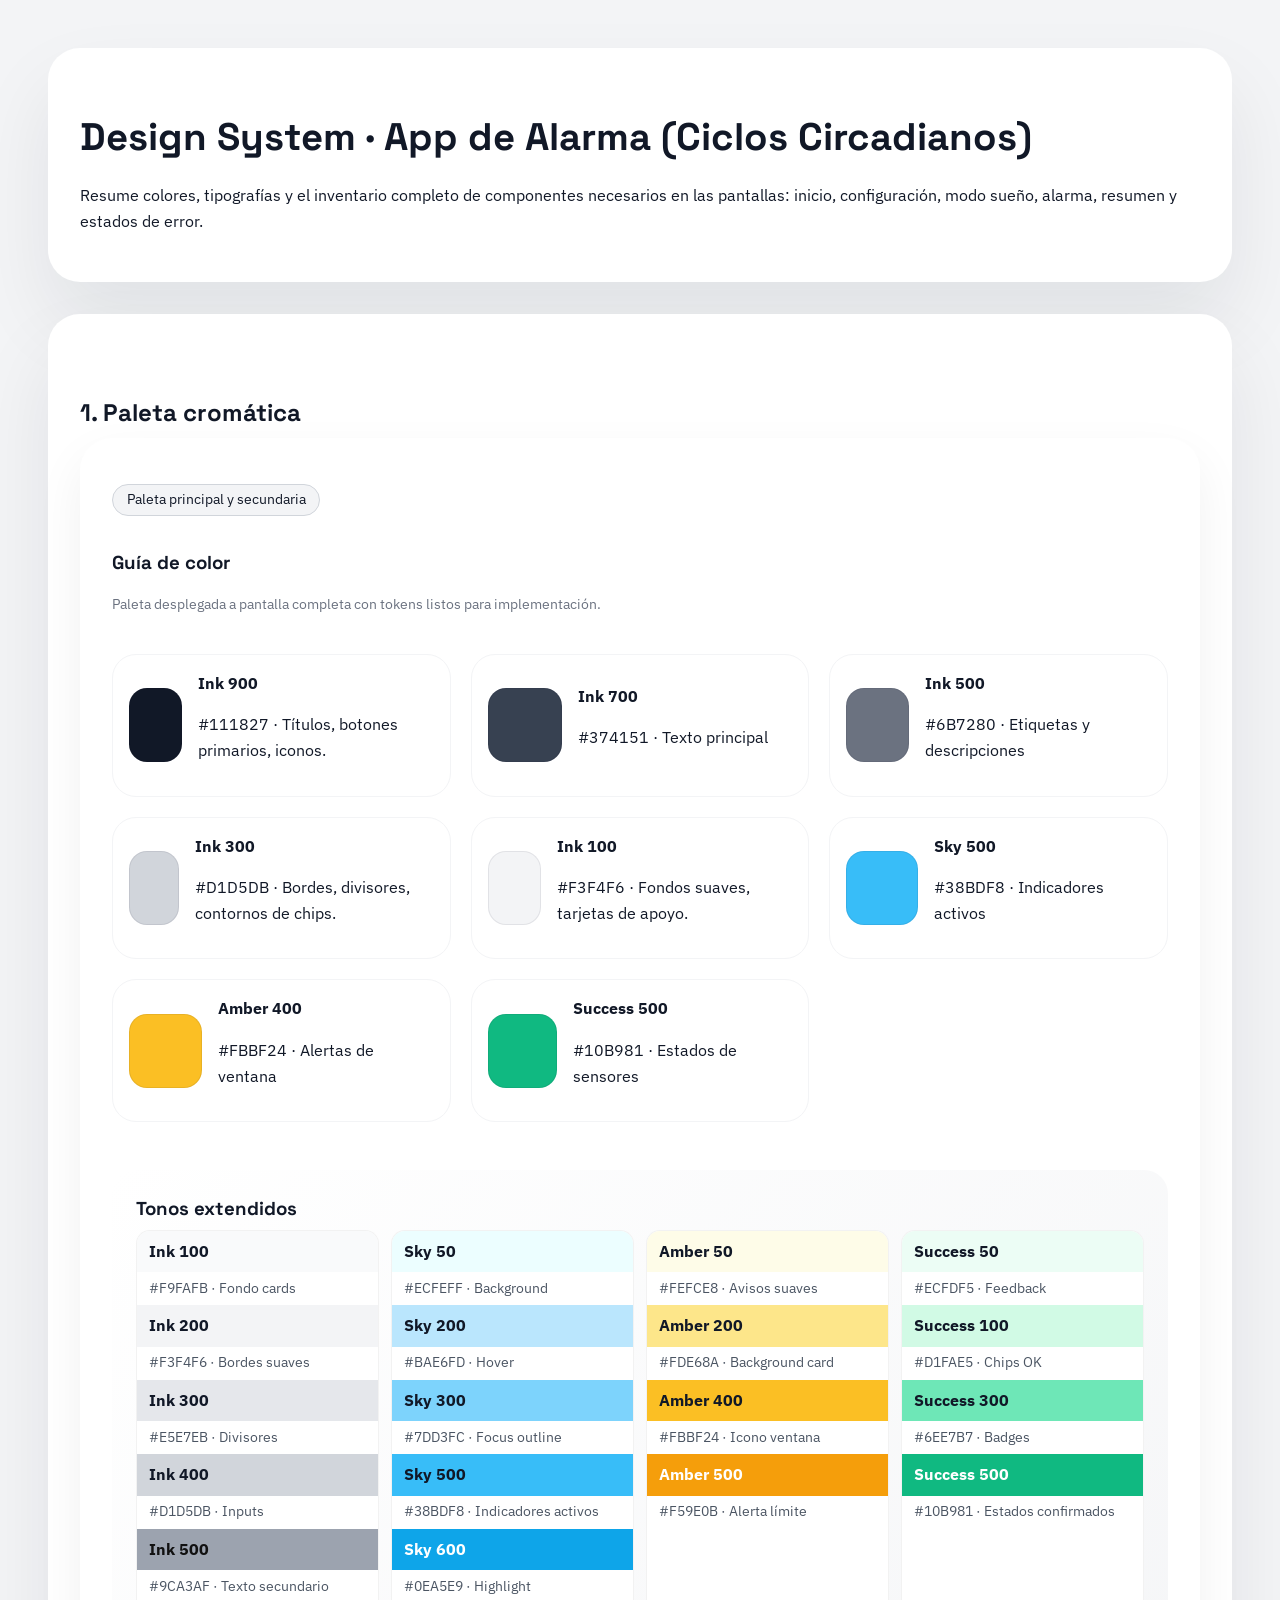
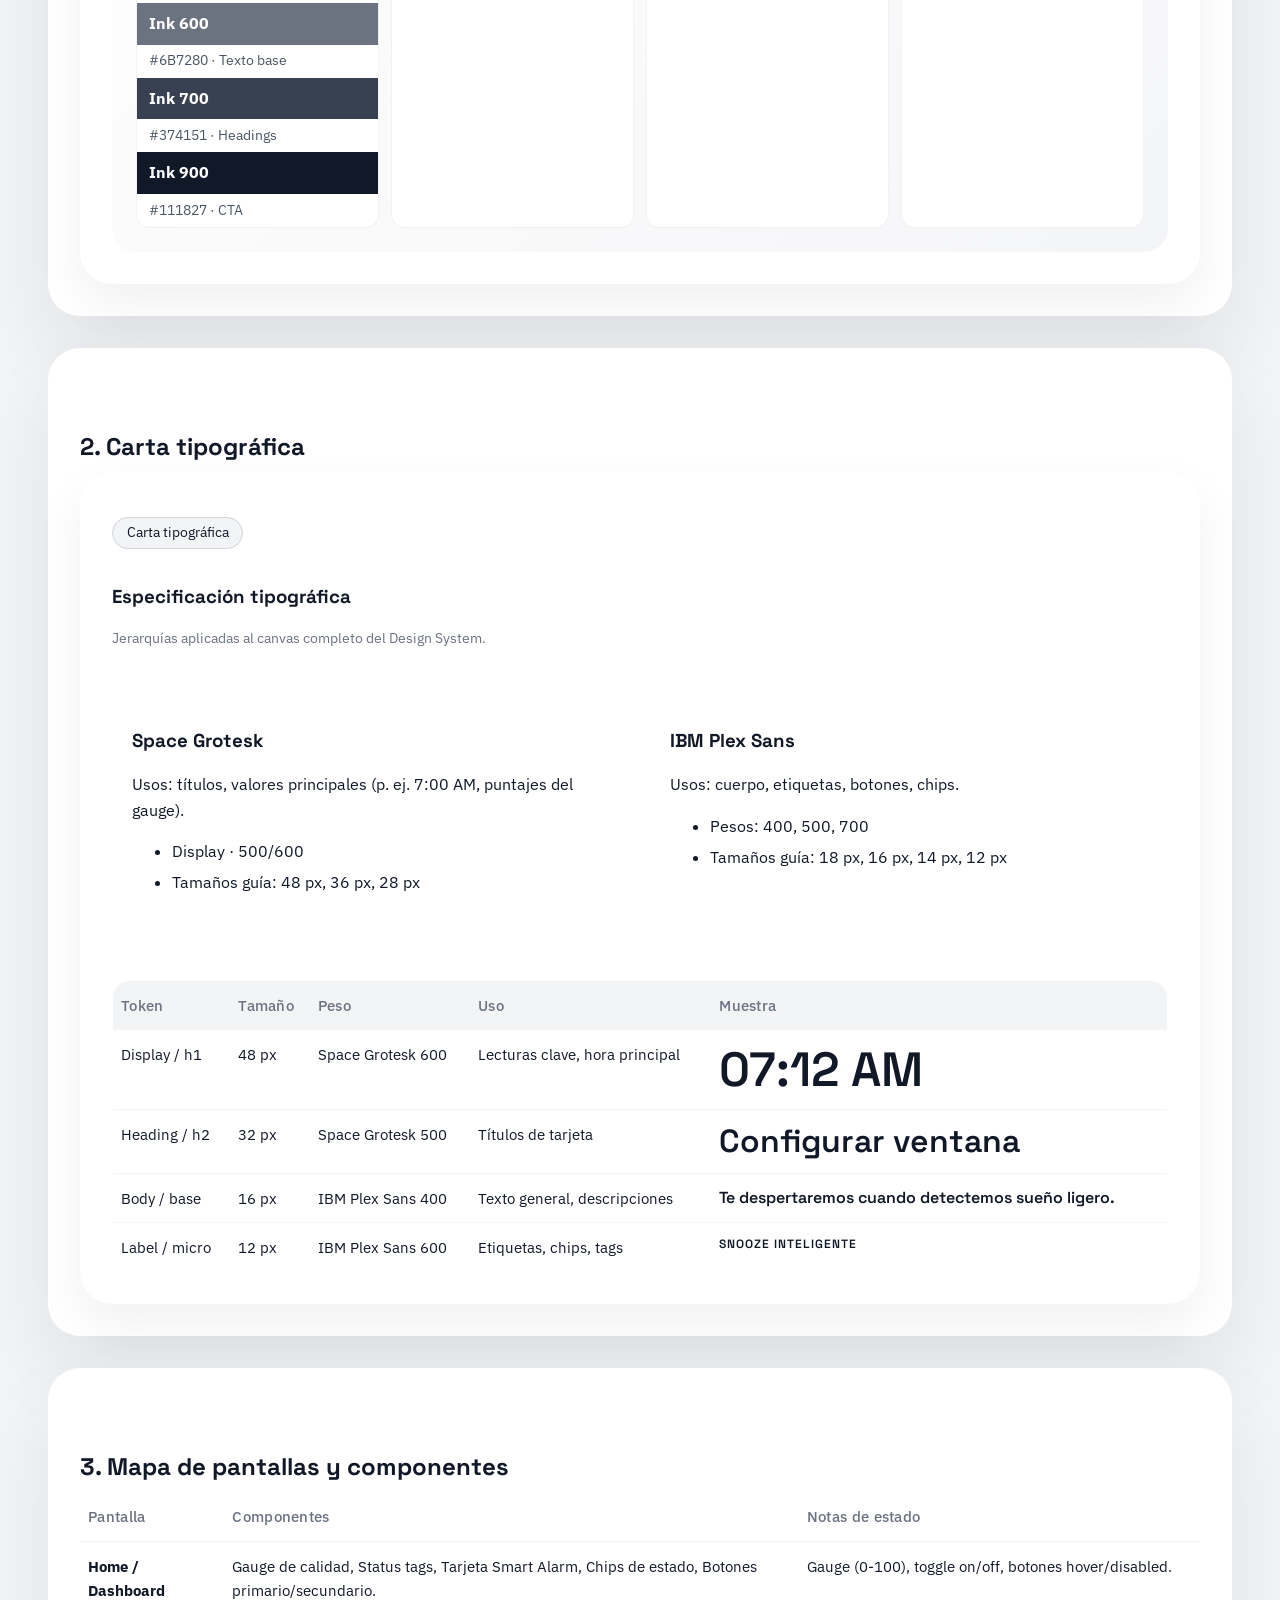
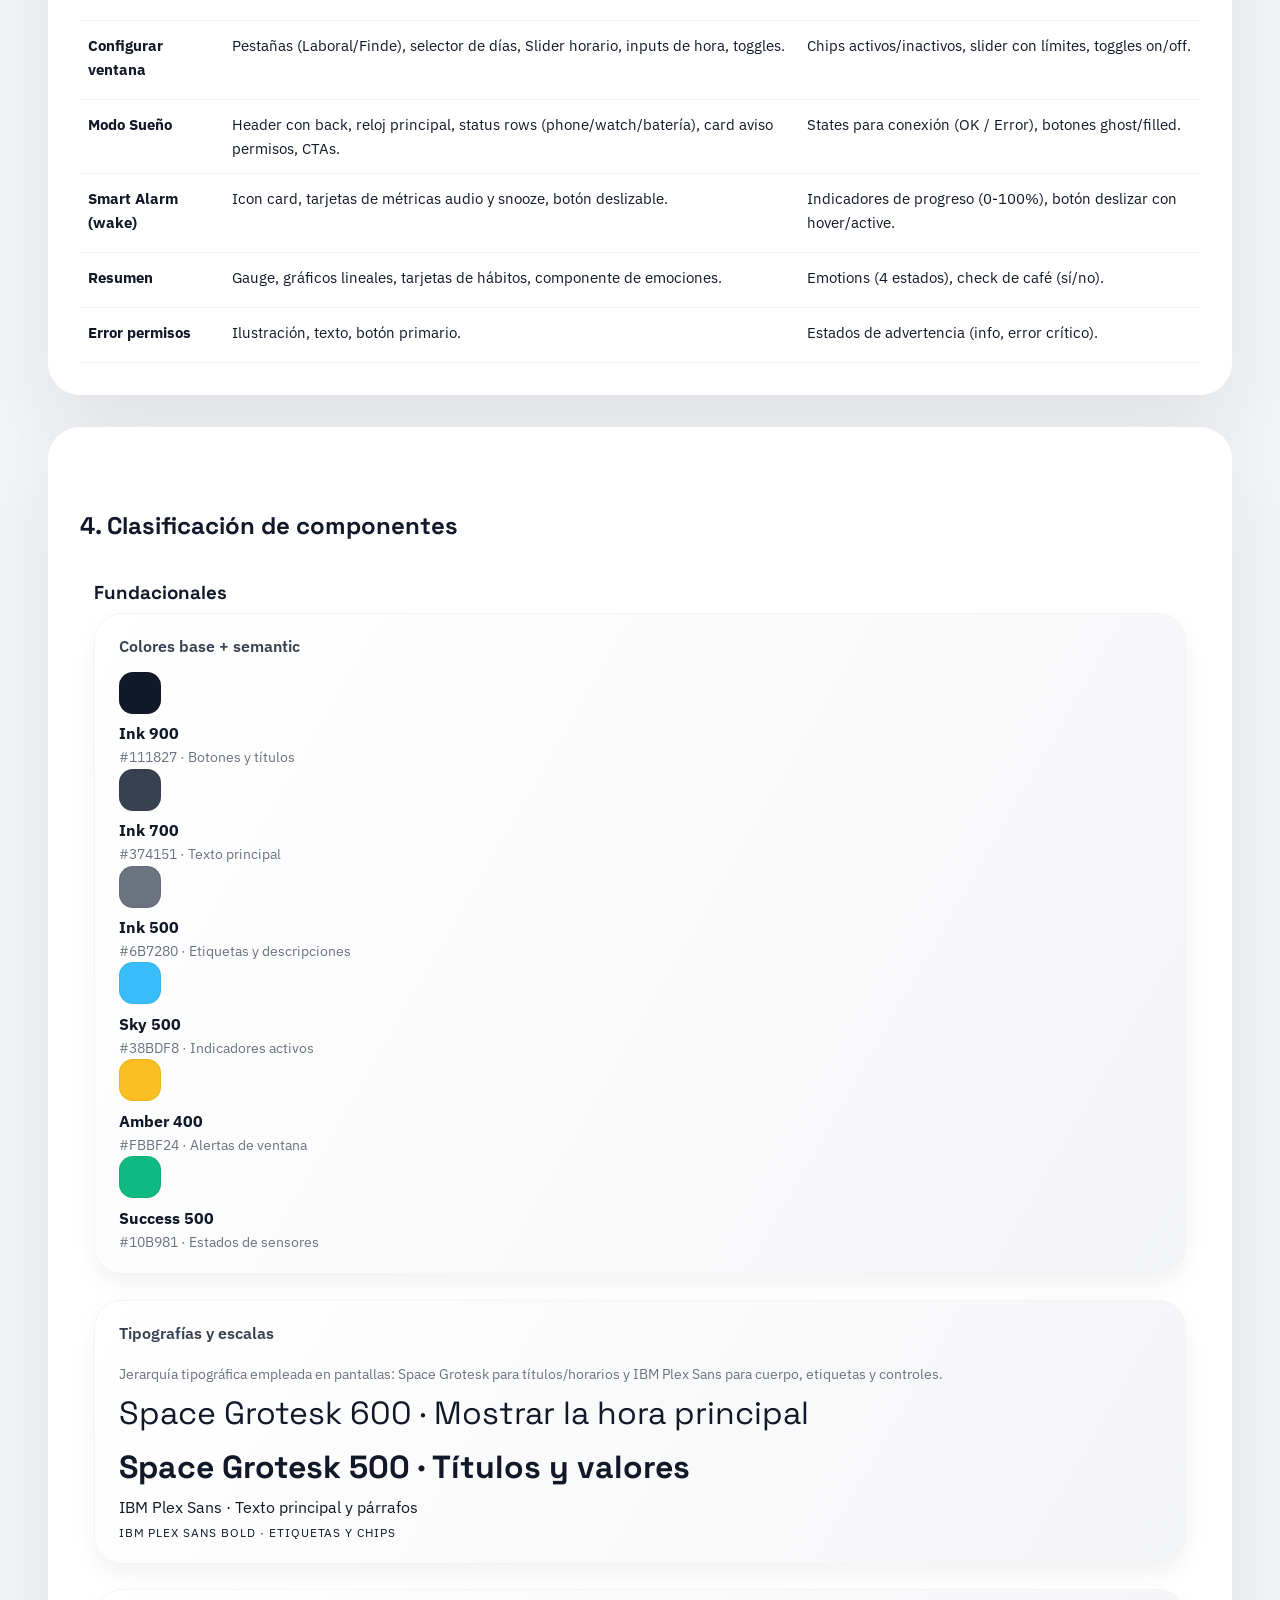
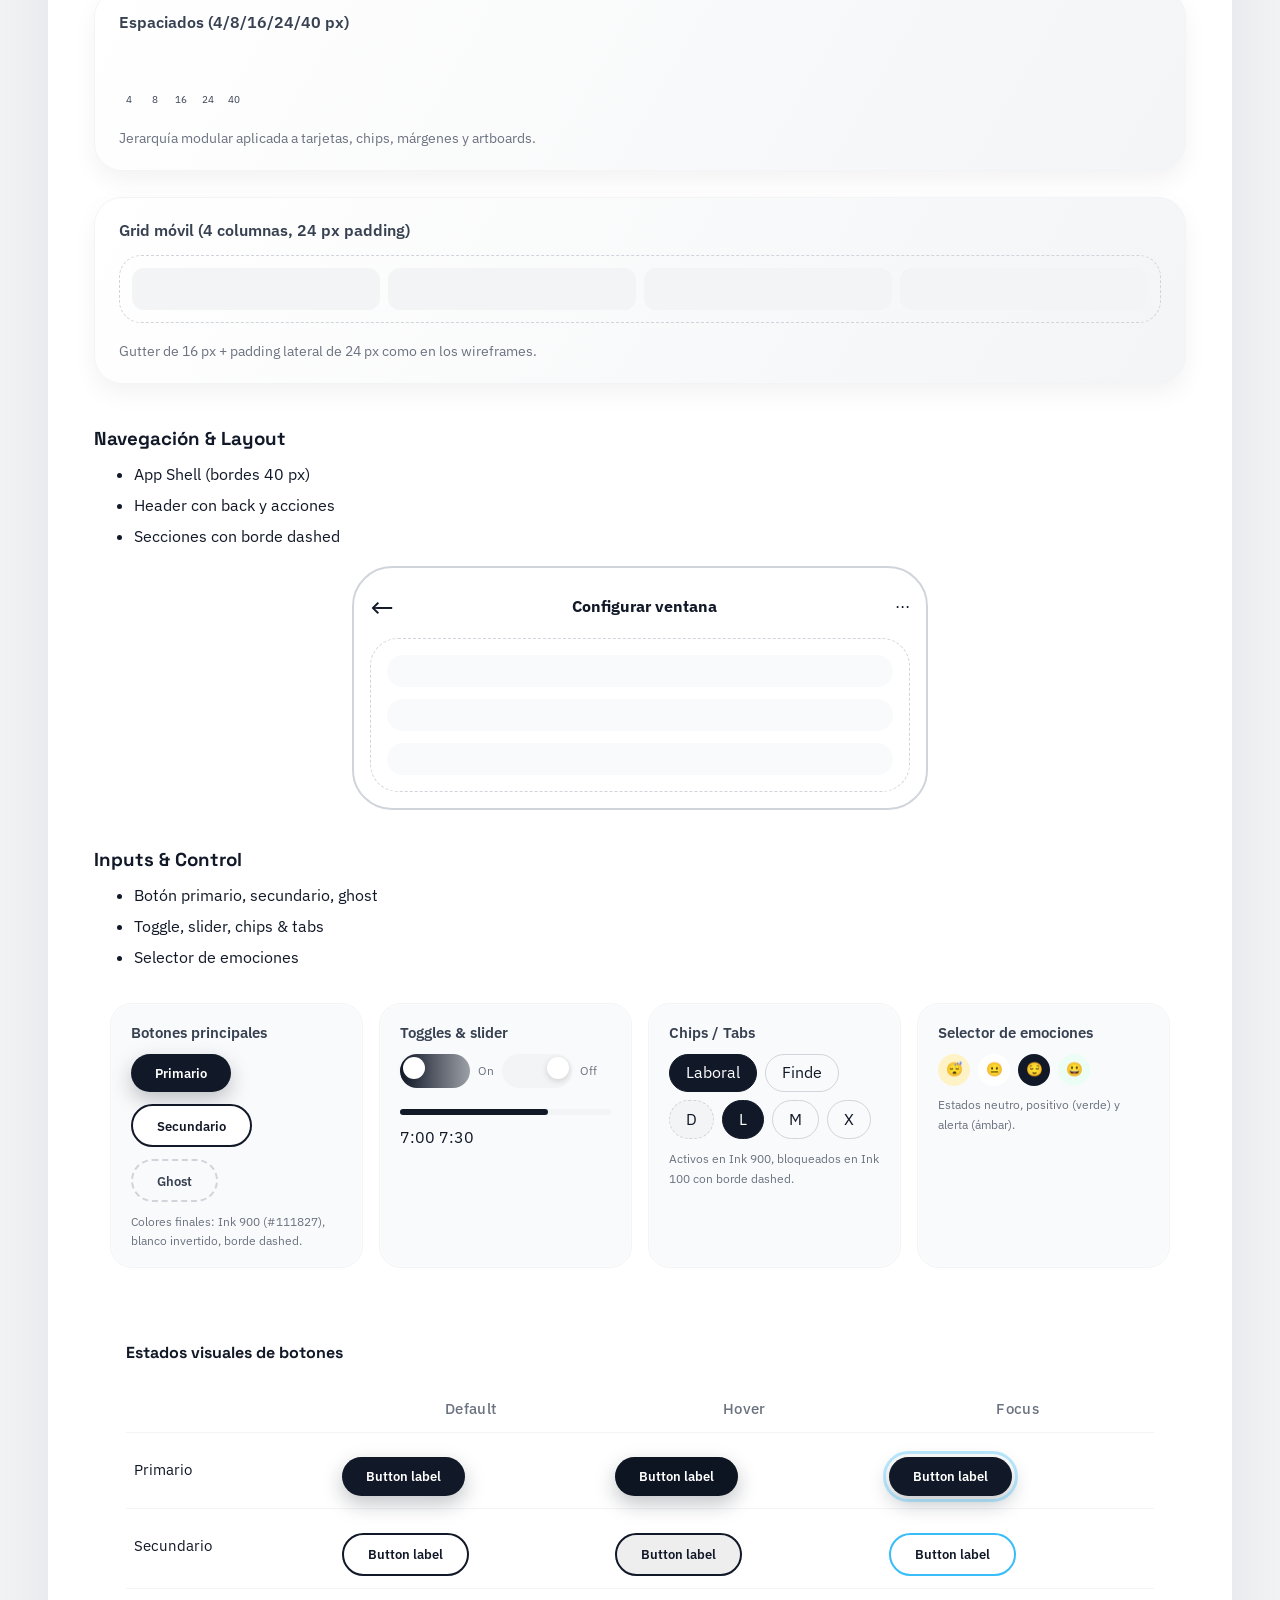
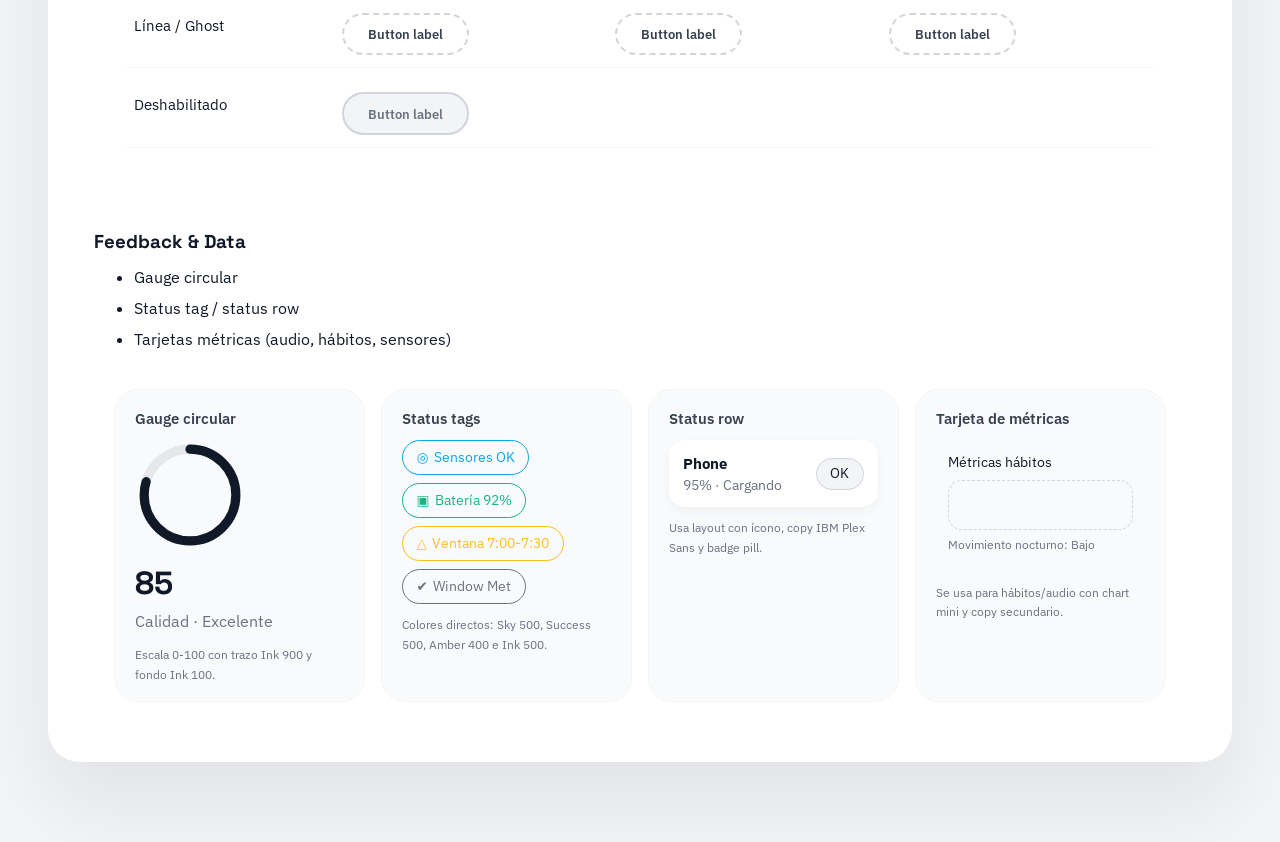
==== commit a3cd455f: "cambio texto" ====
--- a/design-system.html
+++ b/design-system.html
@@ -845,7 +845,7 @@
             </div>
           </div>
           <div class="token-grid">
-            <h3>Tonos extendidos (listos para tokens)</h3>
+            <h3>Tonos extendidos</h3>
             <div class="color-steps">
               <div class="color-step">
                 <strong style="background:#f9fafb">Ink 100</strong>
